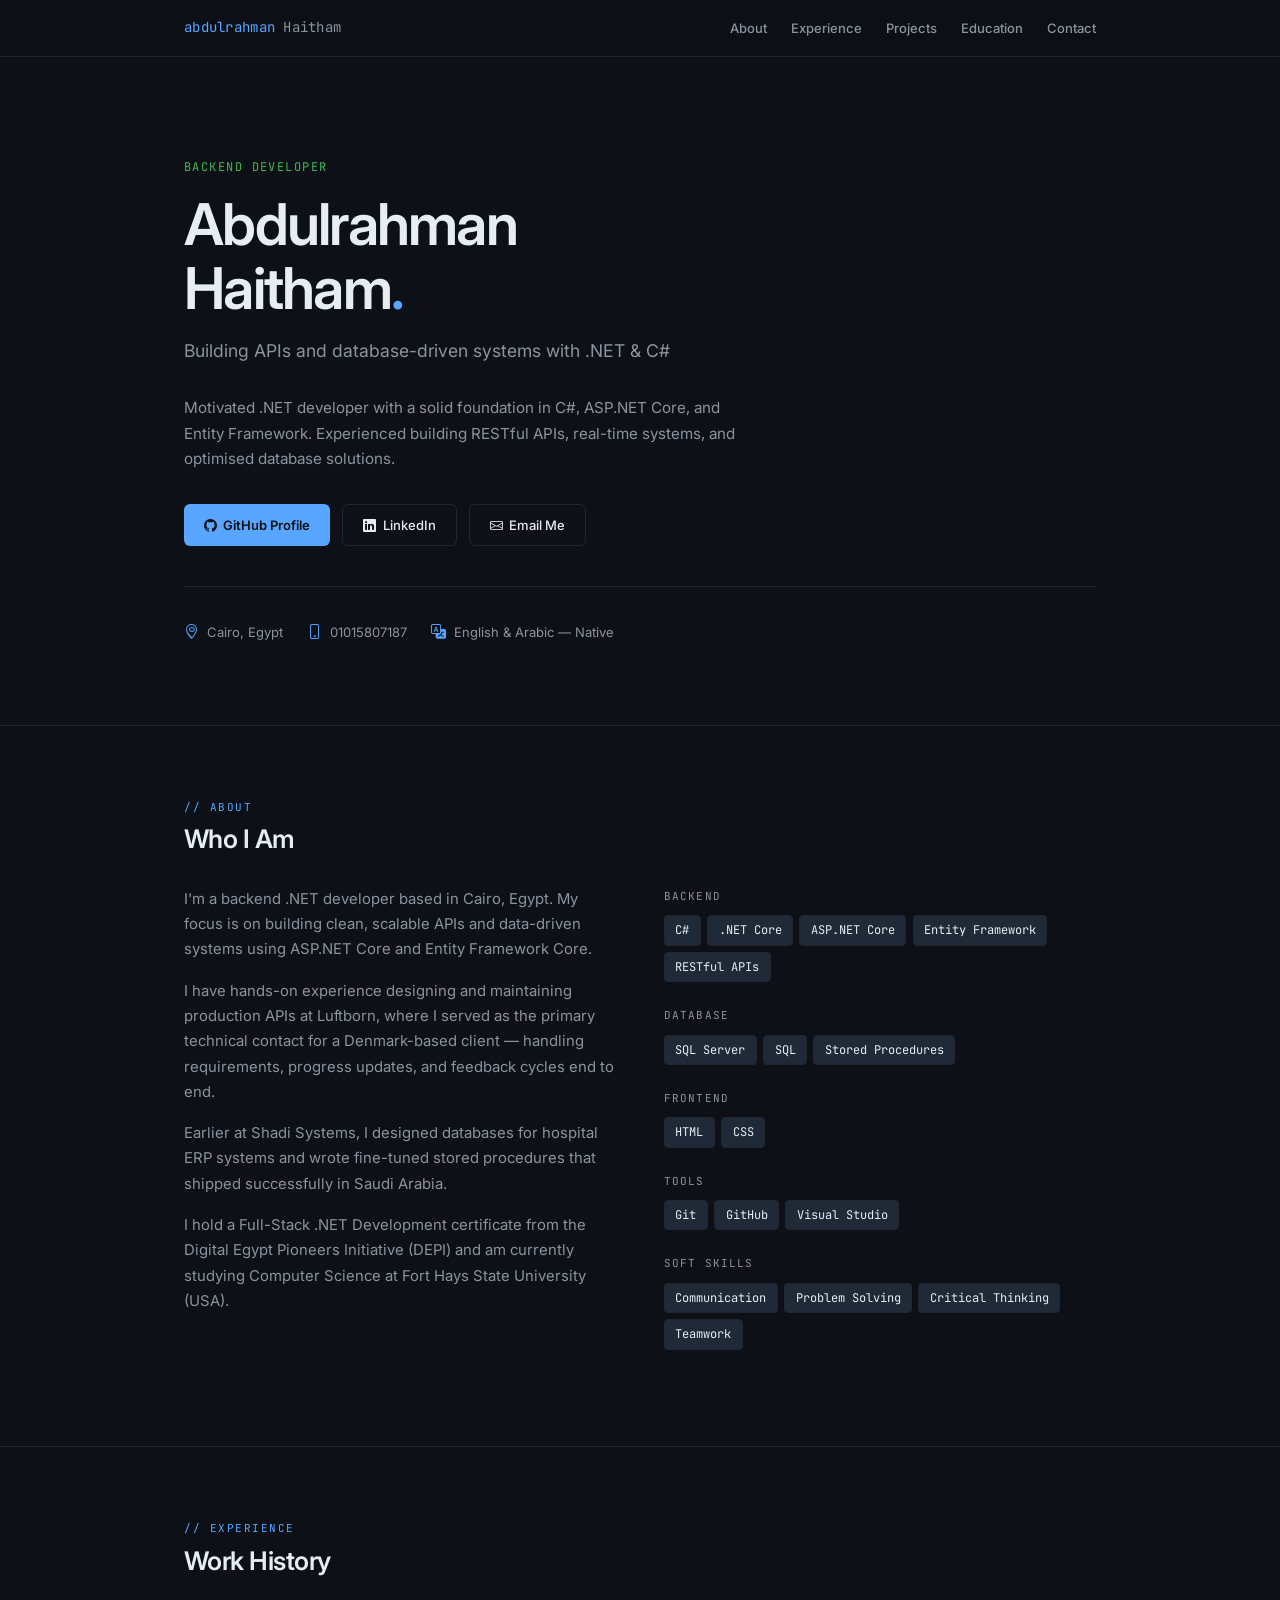
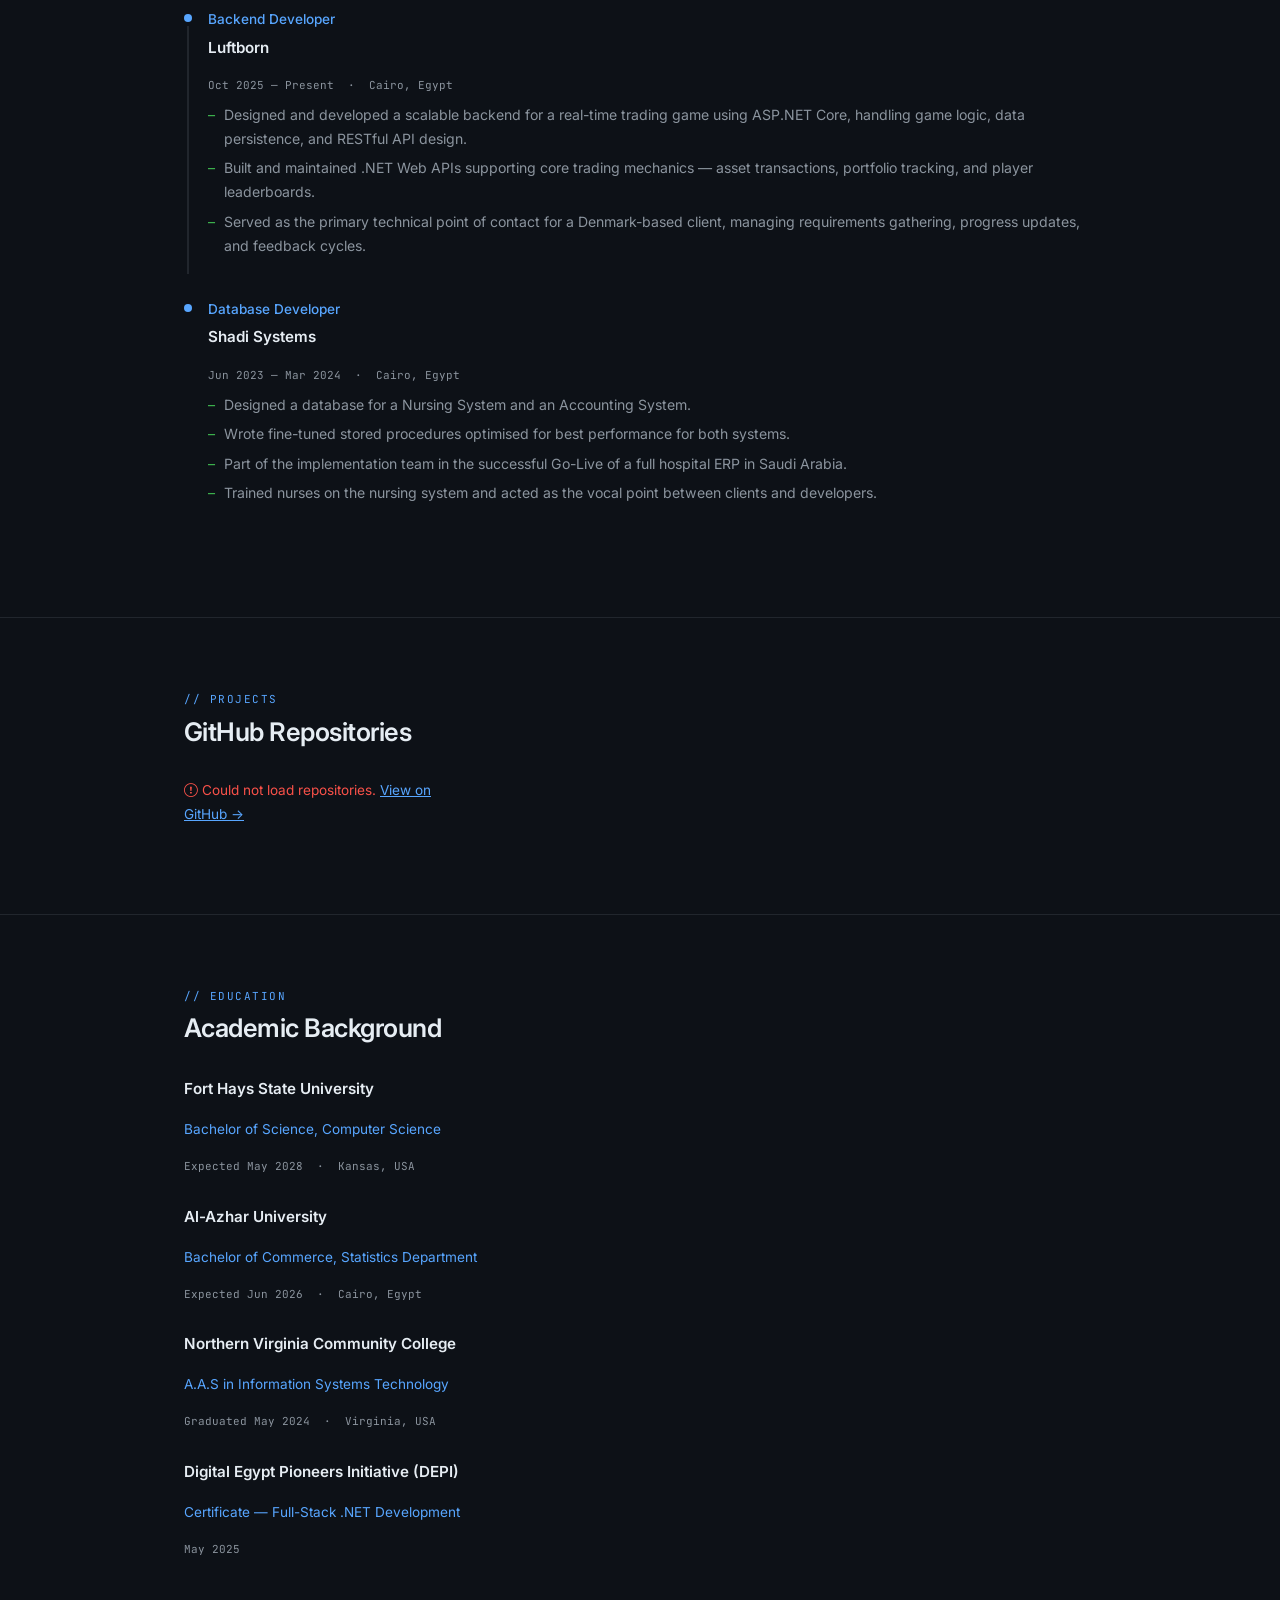
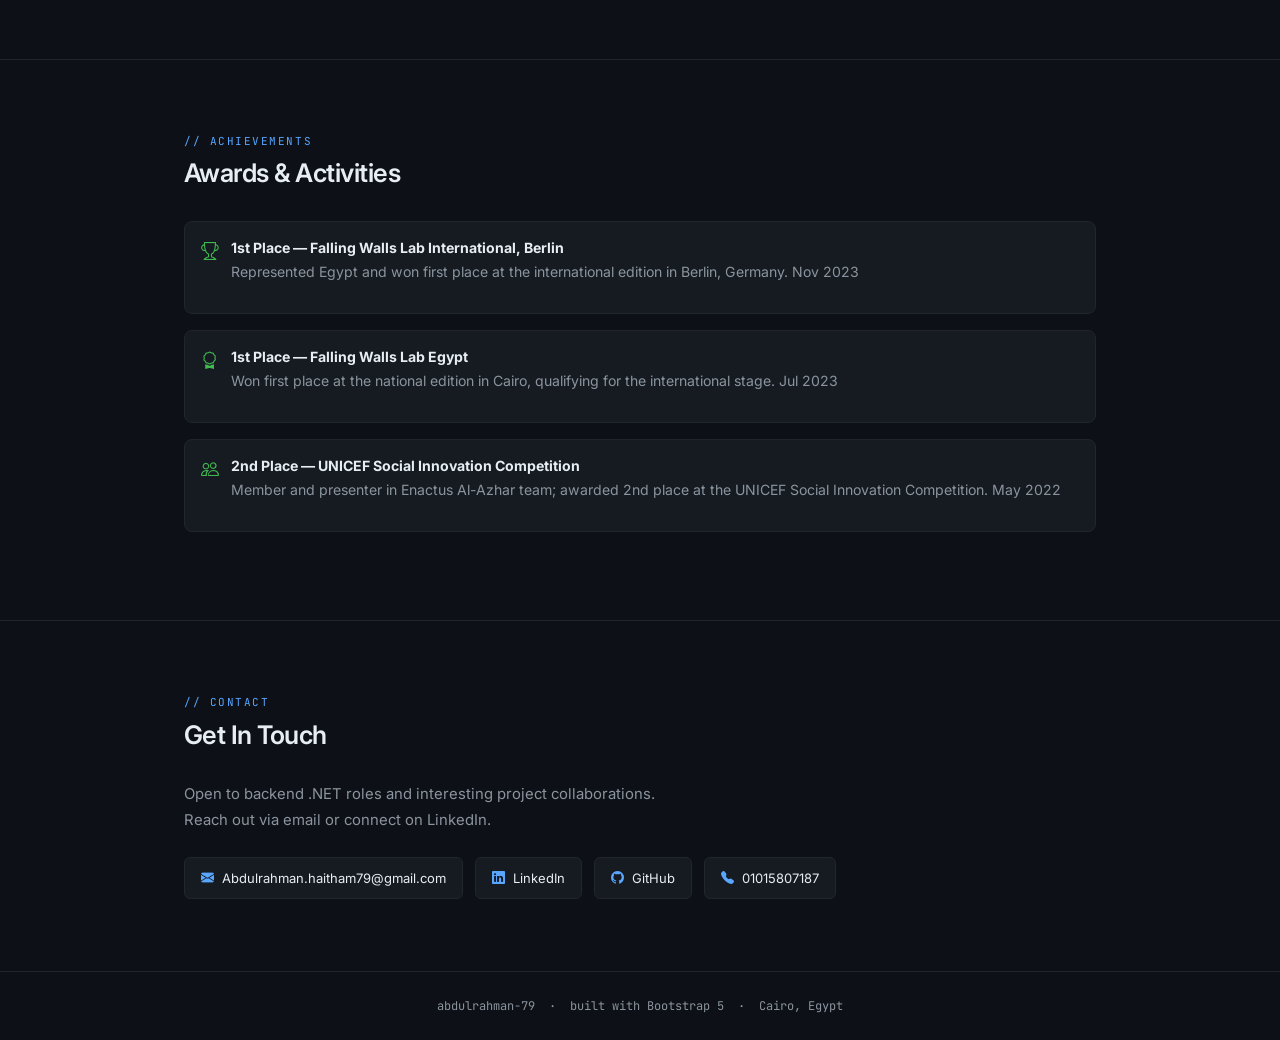
==== index.html @ a3a933ea "final" ====
<!DOCTYPE html>
<html lang="en">
<head>
  <meta charset="UTF-8" />
  <meta name="viewport" content="width=device-width, initial-scale=1.0" />
  <title>Abdulrahman Haitham — Backend .NET Developer</title>

  <!-- Bootstrap 5 -->
  <link href="https://cdn.jsdelivr.net/npm/bootstrap@5.3.3/dist/css/bootstrap.min.css" rel="stylesheet" />
  <!-- Bootstrap Icons -->
  <link href="https://cdn.jsdelivr.net/npm/bootstrap-icons@1.11.3/font/bootstrap-icons.min.css" rel="stylesheet" />
  <!-- Google Fonts -->
  <link href="https://fonts.googleapis.com/css2?family=Inter:wght@300;400;500;600&family=JetBrains+Mono:wght@400;600&display=swap" rel="stylesheet" />

  <style>
    :root {
      --bg:       #0d1117;
      --surface:  #161b22;
      --border:   #21262d;
      --accent:   #58a6ff;
      --accent2:  #3fb950;
      --text:     #e6edf3;
      --muted:    #8b949e;
      --tag-bg:   #1f2937;
    }

    * { box-sizing: border-box; }

    body {
      background: var(--bg);
      color: var(--text);
      font-family: 'Inter', sans-serif;
      font-size: 15px;
      line-height: 1.7;
      margin: 0;
    }

    /* ── NAV ── */
    nav {
      position: sticky;
      top: 0;
      z-index: 100;
      background: rgba(13,17,23,0.92);
      backdrop-filter: blur(8px);
      border-bottom: 1px solid var(--border);
    }
    .nav-inner {
      max-width: 960px;
      margin: 0 auto;
      padding: 0 1.5rem;
      height: 56px;
      display: flex;
      align-items: center;
      justify-content: space-between;
    }
    .nav-brand {
      font-family: 'JetBrains Mono', monospace;
      font-size: 14px;
      color: var(--accent);
      text-decoration: none;
      letter-spacing: 0.02em;
    }
    .nav-brand span { color: var(--muted); }
    .nav-links { display: flex; gap: 1.5rem; list-style: none; margin: 0; padding: 0; }
    .nav-links a {
      color: var(--muted);
      text-decoration: none;
      font-size: 13px;
      font-weight: 500;
      transition: color .2s;
    }
    .nav-links a:hover { color: var(--text); }

    /* ── SECTIONS ── */
    section { padding: 72px 0; }
    .container-narrow { max-width: 960px; margin: 0 auto; padding: 0 1.5rem; }

    /* ── HERO ── */
    #hero {
      padding: 100px 0 80px;
      border-bottom: 1px solid var(--border);
    }
    .eyebrow {
      font-family: 'JetBrains Mono', monospace;
      font-size: 12px;
      color: var(--accent2);
      letter-spacing: 0.12em;
      text-transform: uppercase;
      margin-bottom: 1rem;
    }
    .hero-name {
      font-size: clamp(2.2rem, 5vw, 3.6rem);
      font-weight: 600;
      line-height: 1.1;
      letter-spacing: -0.03em;
      margin-bottom: 1rem;
    }
    .hero-name .dot { color: var(--accent); }
    .hero-role {
      font-size: 1.1rem;
      color: var(--muted);
      margin-bottom: 1.8rem;
      font-weight: 400;
    }
    .hero-summary {
      max-width: 560px;
      color: var(--muted);
      font-size: 0.95rem;
      margin-bottom: 2rem;
    }
    .hero-ctas { display: flex; gap: .75rem; flex-wrap: wrap; }
    .btn-primary-custom {
      background: var(--accent);
      color: #0d1117;
      border: none;
      padding: .55rem 1.25rem;
      border-radius: 6px;
      font-size: 13px;
      font-weight: 600;
      text-decoration: none;
      transition: opacity .2s;
      display: inline-flex; align-items: center; gap: .4rem;
    }
    .btn-primary-custom:hover { opacity: .85; color: #0d1117; }
    .btn-ghost {
      background: transparent;
      color: var(--text);
      border: 1px solid var(--border);
      padding: .55rem 1.25rem;
      border-radius: 6px;
      font-size: 13px;
      font-weight: 500;
      text-decoration: none;
      transition: border-color .2s;
      display: inline-flex; align-items: center; gap: .4rem;
    }
    .btn-ghost:hover { border-color: var(--muted); color: var(--text); }
    .hero-meta {
      display: flex; gap: 1.5rem; flex-wrap: wrap;
      margin-top: 2.5rem;
      padding-top: 2rem;
      border-top: 1px solid var(--border);
    }
    .hero-meta-item {
      display: flex; align-items: center; gap: .5rem;
      font-size: 13px; color: var(--muted);
    }
    .hero-meta-item i { color: var(--accent); font-size: 15px; }

    /* ── SECTION TITLES ── */
    .section-label {
      font-family: 'JetBrains Mono', monospace;
      font-size: 11px;
      letter-spacing: .14em;
      text-transform: uppercase;
      color: var(--accent);
      margin-bottom: .5rem;
    }
    .section-title {
      font-size: 1.6rem;
      font-weight: 600;
      letter-spacing: -.02em;
      margin-bottom: 2rem;
    }

    /* ── ABOUT ── */
    #about { border-bottom: 1px solid var(--border); }
    .about-grid {
      display: grid;
      grid-template-columns: 1fr 1fr;
      gap: 3rem;
      align-items: start;
    }
    @media (max-width: 700px) { .about-grid { grid-template-columns: 1fr; gap: 2rem; } }
    .about-text p { color: var(--muted); font-size: .93rem; margin-bottom: 1rem; }

    /* ── SKILLS ── */
    .skill-group { margin-bottom: 1.5rem; }
    .skill-group-label {
      font-size: 11px;
      font-family: 'JetBrains Mono', monospace;
      color: var(--muted);
      text-transform: uppercase;
      letter-spacing: .1em;
      margin-bottom: .6rem;
    }
    .skill-tags { display: flex; flex-wrap: wrap; gap: .4rem; }
    .skill-tag {
      background: var(--tag-bg);
      color: var(--text);
      font-size: 12px;
      padding: .25rem .65rem;
      border-radius: 4px;
      border: 1px solid var(--border);
      font-family: 'JetBrains Mono', monospace;
    }

    /* ── EXPERIENCE ── */
    #experience { border-bottom: 1px solid var(--border); }
    .exp-item {
      position: relative;
      padding-left: 1.5rem;
      margin-bottom: 2.5rem;
    }
    .exp-item::before {
      content: '';
      position: absolute;
      left: 0;
      top: 6px;
      width: 8px; height: 8px;
      border-radius: 50%;
      background: var(--accent);
    }
    .exp-item::after {
      content: '';
      position: absolute;
      left: 3px;
      top: 18px;
      width: 2px;
      bottom: -16px;
      background: var(--border);
    }
    .exp-item:last-child::after { display: none; }
    .exp-company {
      font-weight: 600;
      font-size: .95rem;
      color: var(--text);
    }
    .exp-role {
      font-size: .85rem;
      color: var(--accent);
      font-weight: 500;
      margin-bottom: .2rem;
    }
    .exp-period {
      font-size: 11px;
      color: var(--muted);
      font-family: 'JetBrains Mono', monospace;
      margin-bottom: .5rem;
    }
    .exp-bullets { list-style: none; padding: 0; margin: 0; }
    .exp-bullets li {
      font-size: .88rem;
      color: var(--muted);
      padding-left: 1rem;
      position: relative;
      margin-bottom: .35rem;
    }
    .exp-bullets li::before {
      content: '–';
      position: absolute;
      left: 0;
      color: var(--accent2);
    }

    /* ── PROJECTS ── */
    #projects { border-bottom: 1px solid var(--border); }
    .projects-grid {
      display: grid;
      grid-template-columns: repeat(auto-fill, minmax(280px, 1fr));
      gap: 1rem;
    }
    .project-card {
      background: var(--surface);
      border: 1px solid var(--border);
      border-radius: 8px;
      padding: 1.25rem;
      display: flex;
      flex-direction: column;
      gap: .6rem;
      transition: border-color .2s, transform .2s;
      text-decoration: none;
    }
    .project-card:hover {
      border-color: var(--accent);
      transform: translateY(-2px);
    }
    .project-card-header {
      display: flex;
      align-items: flex-start;
      justify-content: space-between;
      gap: .5rem;
    }
    .project-name {
      font-weight: 600;
      font-size: .9rem;
      color: var(--accent);
      font-family: 'JetBrains Mono', monospace;
    }
    .project-icon { color: var(--muted); font-size: 1rem; flex-shrink: 0; }
    .project-desc {
      font-size: .83rem;
      color: var(--muted);
      flex: 1;
    }
    .project-footer {
      display: flex;
      align-items: center;
      justify-content: space-between;
      margin-top: auto;
    }
    .lang-dot {
      display: inline-block;
      width: 10px; height: 10px;
      border-radius: 50%;
      margin-right: .35rem;
    }
    .lang-label { font-size: 11px; color: var(--muted); }
    .project-stars { font-size: 11px; color: var(--muted); display: flex; align-items: center; gap: .25rem; }
    .loading-msg { color: var(--muted); font-size: .9rem; }
    .error-msg { color: #f85149; font-size: .85rem; }

    /* ── EDUCATION ── */
    #education { border-bottom: 1px solid var(--border); }
    .edu-item { margin-bottom: 1.75rem; }
    .edu-school { font-weight: 600; font-size: .95rem; }
    .edu-degree { font-size: .85rem; color: var(--accent); }
    .edu-period { font-size: 11px; color: var(--muted); font-family: 'JetBrains Mono', monospace; }

    /* ── ACHIEVEMENTS ── */
    #achievements { border-bottom: 1px solid var(--border); }
    .achievement-item {
      display: flex; align-items: flex-start; gap: .75rem;
      margin-bottom: 1rem;
      padding: .85rem 1rem;
      background: var(--surface);
      border: 1px solid var(--border);
      border-radius: 8px;
    }
    .achievement-icon { color: var(--accent2); font-size: 1.1rem; flex-shrink: 0; margin-top: .1rem; }
    .achievement-text { font-size: .88rem; color: var(--muted); }

    /* ── CONTACT ── */
    #contact { padding: 72px 0; }
    .contact-links { display: flex; flex-wrap: wrap; gap: .75rem; margin-top: 1.5rem; }
    .contact-link {
      display: inline-flex; align-items: center; gap: .5rem;
      background: var(--surface);
      border: 1px solid var(--border);
      color: var(--text);
      text-decoration: none;
      font-size: 13px;
      padding: .55rem 1rem;
      border-radius: 6px;
      transition: border-color .2s;
    }
    .contact-link:hover { border-color: var(--accent); color: var(--text); }
    .contact-link i { color: var(--accent); }

    /* ── FOOTER ── */
    footer {
      border-top: 1px solid var(--border);
      padding: 1.5rem;
      text-align: center;
      font-size: 12px;
      color: var(--muted);
      font-family: 'JetBrains Mono', monospace;
    }

    /* ── LANG COLORS ── */
    .lang-csharp    { background: #178600; }
    .lang-js        { background: #f1e05a; }
    .lang-ts        { background: #3178c6; }
    .lang-python    { background: #3572A5; }
    .lang-html      { background: #e34c26; }
    .lang-css       { background: #563d7c; }
    .lang-java      { background: #b07219; }
    .lang-go        { background: #00ADD8; }
    .lang-other     { background: #8b949e; }
  </style>
</head>
<body>

<!-- ══ NAV ══ -->
<nav>
  <div class="nav-inner">
    <a class="nav-brand" href="#hero">abdulrahman<span> Haitham</span></a>
    <ul class="nav-links">
      <li><a href="#about">About</a></li>
      <li><a href="#experience">Experience</a></li>
      <li><a href="#projects">Projects</a></li>
      <li><a href="#education">Education</a></li>
      <li><a href="#contact">Contact</a></li>
    </ul>
  </div>
</nav>

<!-- ══ HERO ══ -->
<section id="hero">
  <div class="container-narrow">
    <p class="eyebrow">Backend Developer</p>
    <h1 class="hero-name">Abdulrahman<br>Haitham<span class="dot">.</span></h1>
    <p class="hero-role">Building APIs and database-driven systems with .NET &amp; C#</p>
    <p class="hero-summary">
      Motivated .NET developer with a solid foundation in C#, ASP.NET Core, and Entity Framework.
      Experienced building RESTful APIs, real-time systems, and optimised database solutions.
    </p>
    <div class="hero-ctas">
      <a href="https://github.com/abdulrahman-79" target="_blank" class="btn-primary-custom">
        <i class="bi bi-github"></i> GitHub Profile
      </a>
      <a href="https://www.linkedin.com/in/abdulrahman-haitham/" target="_blank" class="btn-ghost">
        <i class="bi bi-linkedin"></i> LinkedIn
      </a>
      <a href="mailto:Abdulrahman.haitham79@gmail.com" class="btn-ghost">
        <i class="bi bi-envelope"></i> Email Me
      </a>
    </div>
    <div class="hero-meta">
      <span class="hero-meta-item"><i class="bi bi-geo-alt"></i> Cairo, Egypt</span>
      <span class="hero-meta-item"><i class="bi bi-phone"></i> 01015807187</span>
      <span class="hero-meta-item"><i class="bi bi-translate"></i> English &amp; Arabic — Native</span>
    </div>
  </div>
</section>

<!-- ══ ABOUT ══ -->
<section id="about">
  <div class="container-narrow">
    <p class="section-label">// about</p>
    <h2 class="section-title">Who I Am</h2>
    <div class="about-grid">
      <div class="about-text">
        <p>
          I'm a backend .NET developer based in Cairo, Egypt. My focus is on building clean, scalable APIs and
          data-driven systems using ASP.NET Core and Entity Framework Core.
        </p>
        <p>
          I have hands-on experience designing and maintaining production APIs at Luftborn, where I served as
          the primary technical contact for a Denmark-based client — handling requirements, progress updates, and
          feedback cycles end to end.
        </p>
        <p>
          Earlier at Shadi Systems, I designed databases for hospital ERP systems and wrote fine-tuned stored
          procedures that shipped successfully in Saudi Arabia.
        </p>
        <p>
          I hold a Full-Stack .NET Development certificate from the Digital Egypt Pioneers Initiative (DEPI)
          and am currently studying Computer Science at Fort Hays State University (USA).
        </p>
      </div>
      <div>
        <div class="skill-group">
          <p class="skill-group-label">Backend</p>
          <div class="skill-tags">
            <span class="skill-tag">C#</span>
            <span class="skill-tag">.NET Core</span>
            <span class="skill-tag">ASP.NET Core</span>
            <span class="skill-tag">Entity Framework</span>
            <span class="skill-tag">RESTful APIs</span>
          </div>
        </div>
        <div class="skill-group">
          <p class="skill-group-label">Database</p>
          <div class="skill-tags">
            <span class="skill-tag">SQL Server</span>
            <span class="skill-tag">SQL</span>
            <span class="skill-tag">Stored Procedures</span>
          </div>
        </div>
        <div class="skill-group">
          <p class="skill-group-label">Frontend</p>
          <div class="skill-tags">
            <span class="skill-tag">HTML</span>
            <span class="skill-tag">CSS</span>
          </div>
        </div>
        <div class="skill-group">
          <p class="skill-group-label">Tools</p>
          <div class="skill-tags">
            <span class="skill-tag">Git</span>
            <span class="skill-tag">GitHub</span>
            <span class="skill-tag">Visual Studio</span>
          </div>
        </div>
        <div class="skill-group">
          <p class="skill-group-label">Soft Skills</p>
          <div class="skill-tags">
            <span class="skill-tag">Communication</span>
            <span class="skill-tag">Problem Solving</span>
            <span class="skill-tag">Critical Thinking</span>
            <span class="skill-tag">Teamwork</span>
          </div>
        </div>
      </div>
    </div>
  </div>
</section>

<!-- ══ EXPERIENCE ══ -->
<section id="experience">
  <div class="container-narrow">
    <p class="section-label">// experience</p>
    <h2 class="section-title">Work History</h2>

    <div class="exp-item">
      <p class="exp-role">Backend Developer</p>
      <p class="exp-company">Luftborn</p>
      <p class="exp-period">Oct 2025 — Present &nbsp;·&nbsp; Cairo, Egypt</p>
      <ul class="exp-bullets">
        <li>Designed and developed a scalable backend for a real-time trading game using ASP.NET Core, handling game logic, data persistence, and RESTful API design.</li>
        <li>Built and maintained .NET Web APIs supporting core trading mechanics — asset transactions, portfolio tracking, and player leaderboards.</li>
        <li>Served as the primary technical point of contact for a Denmark-based client, managing requirements gathering, progress updates, and feedback cycles.</li>
      </ul>
    </div>

    <div class="exp-item">
      <p class="exp-role">Database Developer</p>
      <p class="exp-company">Shadi Systems</p>
      <p class="exp-period">Jun 2023 — Mar 2024 &nbsp;·&nbsp; Cairo, Egypt</p>
      <ul class="exp-bullets">
        <li>Designed a database for a Nursing System and an Accounting System.</li>
        <li>Wrote fine-tuned stored procedures optimised for best performance for both systems.</li>
        <li>Part of the implementation team in the successful Go-Live of a full hospital ERP in Saudi Arabia.</li>
        <li>Trained nurses on the nursing system and acted as the vocal point between clients and developers.</li>
      </ul>
    </div>
  </div>
</section>

<!-- ══ PROJECTS ══ -->
<section id="projects">
  <div class="container-narrow">
    <p class="section-label">// projects</p>
    <h2 class="section-title">GitHub Repositories</h2>
    <div id="projects-grid" class="projects-grid">
      <p class="loading-msg"><i class="bi bi-arrow-repeat"></i> Loading repositories…</p>
    </div>
  </div>
</section>

<!-- ══ EDUCATION ══ -->
<section id="education">
  <div class="container-narrow">
    <p class="section-label">// education</p>
    <h2 class="section-title">Academic Background</h2>

    <div class="edu-item">
      <p class="edu-school">Fort Hays State University</p>
      <p class="edu-degree">Bachelor of Science, Computer Science</p>
      <p class="edu-period">Expected May 2028 &nbsp;·&nbsp; Kansas, USA</p>
    </div>

    <div class="edu-item">
      <p class="edu-school">Al-Azhar University</p>
      <p class="edu-degree">Bachelor of Commerce, Statistics Department</p>
      <p class="edu-period">Expected Jun 2026 &nbsp;·&nbsp; Cairo, Egypt</p>
    </div>

    <div class="edu-item">
      <p class="edu-school">Northern Virginia Community College</p>
      <p class="edu-degree">A.A.S in Information Systems Technology</p>
      <p class="edu-period">Graduated May 2024 &nbsp;·&nbsp; Virginia, USA</p>
    </div>

    <div class="edu-item">
      <p class="edu-school">Digital Egypt Pioneers Initiative (DEPI)</p>
      <p class="edu-degree">Certificate — Full-Stack .NET Development</p>
      <p class="edu-period">May 2025</p>
    </div>
  </div>
</section>

<!-- ══ ACHIEVEMENTS ══ -->
<section id="achievements">
  <div class="container-narrow">
    <p class="section-label">// achievements</p>
    <h2 class="section-title">Awards &amp; Activities</h2>

    <div class="achievement-item">
      <i class="bi bi-trophy achievement-icon"></i>
      <p class="achievement-text">
        <strong style="color:var(--text)">1st Place — Falling Walls Lab International, Berlin</strong><br>
        Represented Egypt and won first place at the international edition in Berlin, Germany. Nov 2023
      </p>
    </div>

    <div class="achievement-item">
      <i class="bi bi-award achievement-icon"></i>
      <p class="achievement-text">
        <strong style="color:var(--text)">1st Place — Falling Walls Lab Egypt</strong><br>
        Won first place at the national edition in Cairo, qualifying for the international stage. Jul 2023
      </p>
    </div>

    <div class="achievement-item">
      <i class="bi bi-people achievement-icon"></i>
      <p class="achievement-text">
        <strong style="color:var(--text)">2nd Place — UNICEF Social Innovation Competition</strong><br>
        Member and presenter in Enactus Al-Azhar team; awarded 2nd place at the UNICEF Social Innovation Competition. May 2022
      </p>
    </div>
  </div>
</section>

<!-- ══ CONTACT ══ -->
<section id="contact">
  <div class="container-narrow">
    <p class="section-label">// contact</p>
    <h2 class="section-title">Get In Touch</h2>
    <p style="color:var(--muted); font-size:.93rem; max-width:480px;">
      Open to backend .NET roles and interesting project collaborations.
      Reach out via email or connect on LinkedIn.
    </p>
    <div class="contact-links">
      <a href="mailto:Abdulrahman.haitham79@gmail.com" class="contact-link">
        <i class="bi bi-envelope-fill"></i> Abdulrahman.haitham79@gmail.com
      </a>
      <a href="https://www.linkedin.com/in/abdulrahman-haitham/" target="_blank" class="contact-link">
        <i class="bi bi-linkedin"></i> LinkedIn
      </a>
      <a href="https://github.com/abdulrahman-79" target="_blank" class="contact-link">
        <i class="bi bi-github"></i> GitHub
      </a>
      <a href="tel:01015807187" class="contact-link">
        <i class="bi bi-telephone-fill"></i> 01015807187
      </a>
    </div>
  </div>
</section>

<!-- ══ FOOTER ══ -->
<footer>
  <span>abdulrahman-79 &nbsp;·&nbsp; built with Bootstrap 5 &nbsp;·&nbsp; Cairo, Egypt</span>
</footer>

<!-- Bootstrap JS -->
<script src="https://cdn.jsdelivr.net/npm/bootstrap@5.3.3/dist/js/bootstrap.bundle.min.js"></script>

<script>
  // ── Language colour map ──
  const langColors = {
    'C#':         { cls: 'lang-csharp',  hex: '#178600' },
    'JavaScript': { cls: 'lang-js',      hex: '#f1e05a' },
    'TypeScript': { cls: 'lang-ts',      hex: '#3178c6' },
    'Python':     { cls: 'lang-python',  hex: '#3572A5' },
    'HTML':       { cls: 'lang-html',    hex: '#e34c26' },
    'CSS':        { cls: 'lang-css',     hex: '#563d7c' },
    'Java':       { cls: 'lang-java',    hex: '#b07219' },
    'Go':         { cls: 'lang-go',      hex: '#00ADD8' },
  };

  function getLangDot(lang) {
    if (!lang) return '';
    const info = langColors[lang] || { cls: 'lang-other', hex: '#8b949e' };
    return `<span class="lang-dot ${info.cls}" style="background:${info.hex}"></span>
            <span class="lang-label">${lang}</span>`;
  }

  // ── Description fallback map ──
  const descFallbacks = {
    'EFPersonApp': 'A C# demo project practising Entity Framework Core CRUD operations with a Person entity and DbContext.',
    'BestStoreApi': 'RESTful API for a store management system built with ASP.NET Core and Entity Framework. Supports full CRUD operations for products with a SQL Server backend.',
    'DapperStudentApp': 'Dapper Student App is a lightweight ASP.NET application that demonstrates CRUD operations for managing student records using Dapper and SQL Server. The project showcases high-performance data access, clean repository-based architecture, and efficient database interaction with a micro-ORM.',
    'Bulky': 'Bulky is a full-stack ASP.NET Core MVC e-commerce application for online book sales. It features secure authentication, role-based authorization, product and order management, shopping cart functionality, online payment integration, and a clean N-Tier architecture using the Repository and Unit of Work patterns for maintainable, scalable code.'
  };

  function cardDesc(repo) {
    if (repo.description) return repo.description;
    return descFallbacks[repo.name] || 'No description provided.';
  }

  // ── Fetch repos from GitHub API ──
  async function loadRepos() {
    const grid = document.getElementById('projects-grid');
    try {
      const res = await fetch('https://api.github.com/users/abdulrahman-79/repos?sort=updated&per_page=30&type=public');
      if (!res.ok) throw new Error(`GitHub API error: ${res.status}`);
      const repos = await res.json();

      // Filter out forked repos (optional — remove the filter to show forks too)
      const ownRepos = repos.filter(r => !r.fork);

      if (ownRepos.length === 0) {
        grid.innerHTML = '<p class="error-msg">No public repositories found.</p>';
        return;
      }

      grid.innerHTML = ownRepos.map(repo => console.log(repo.name) || `
        <a href="${repo.html_url}" target="_blank" class="project-card">
          <div class="project-card-header">
            <span class="project-name">${repo.name}</span>
            <i class="bi bi-github project-icon"></i>
          </div>
          <p class="project-desc">${cardDesc(repo)}</p>
          <div class="project-footer">
            <div class="lang-info">${getLangDot(repo.language)}</div>
            <div class="project-stars"><i class="bi bi-star-fill"></i> ${repo.stargazers_count}</div>
          </div>
        </a>
      `
      ).join('');
    } catch (err) {
      grid.innerHTML = `<p class="error-msg"><i class="bi bi-exclamation-circle me-1"></i>Could not load repositories. <a href="https://github.com/abdulrahman-79?tab=repositories" target="_blank" style="color:var(--accent)">View on GitHub →</a></p>`;
      console.error(err);
    }
  }

  loadRepos();
</script>
</body>
</html>
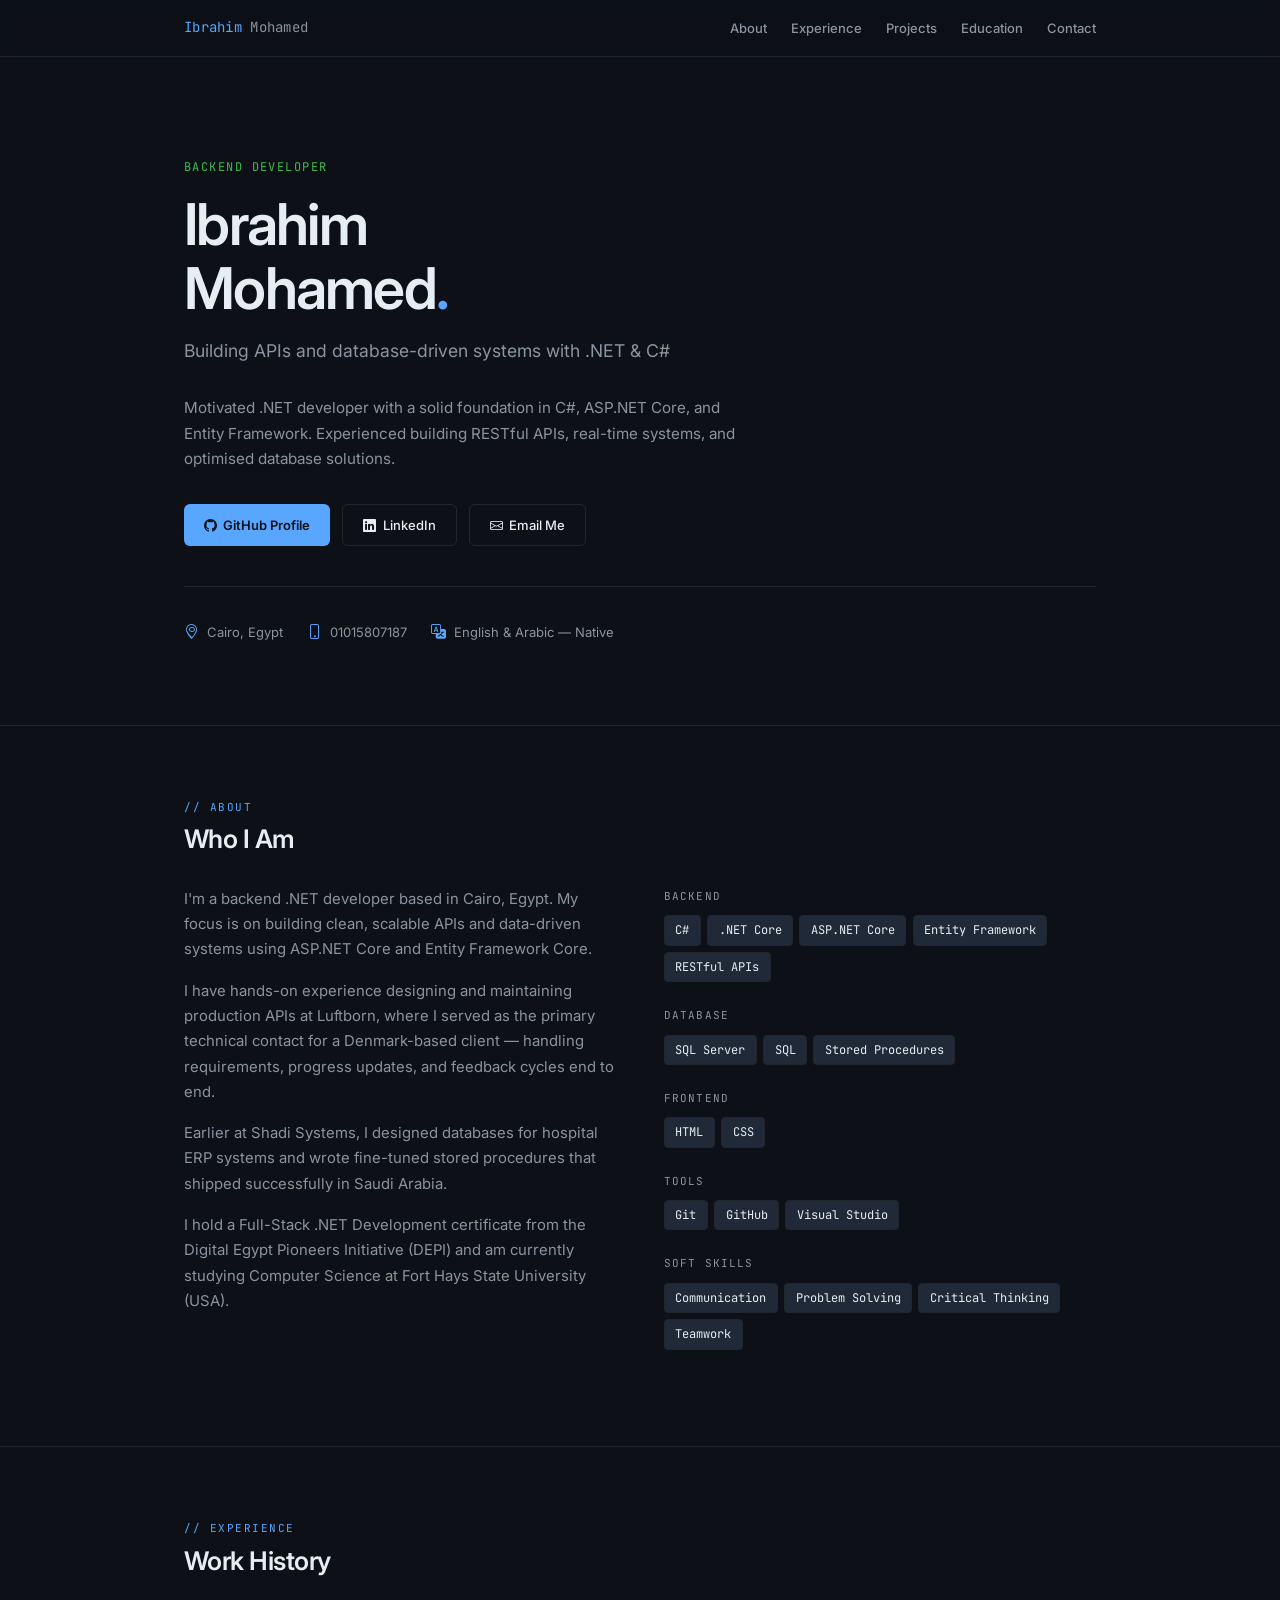
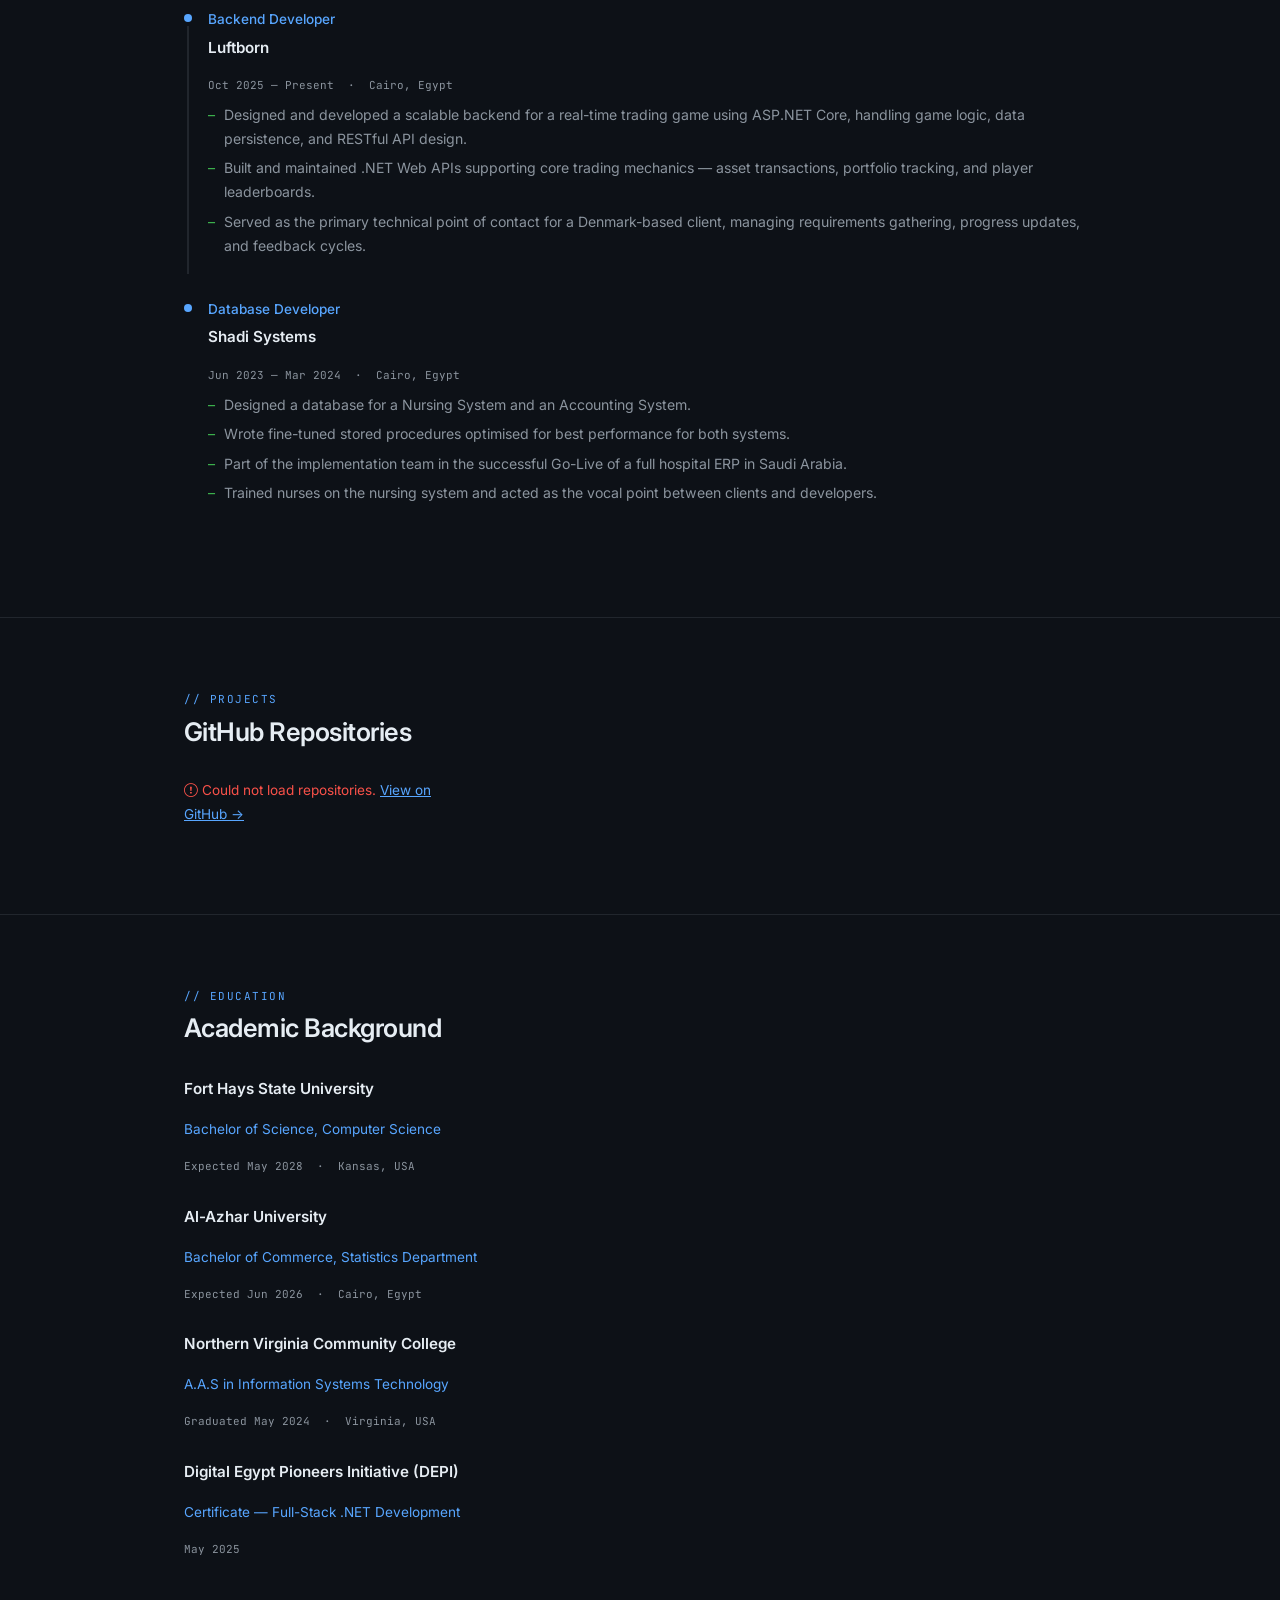
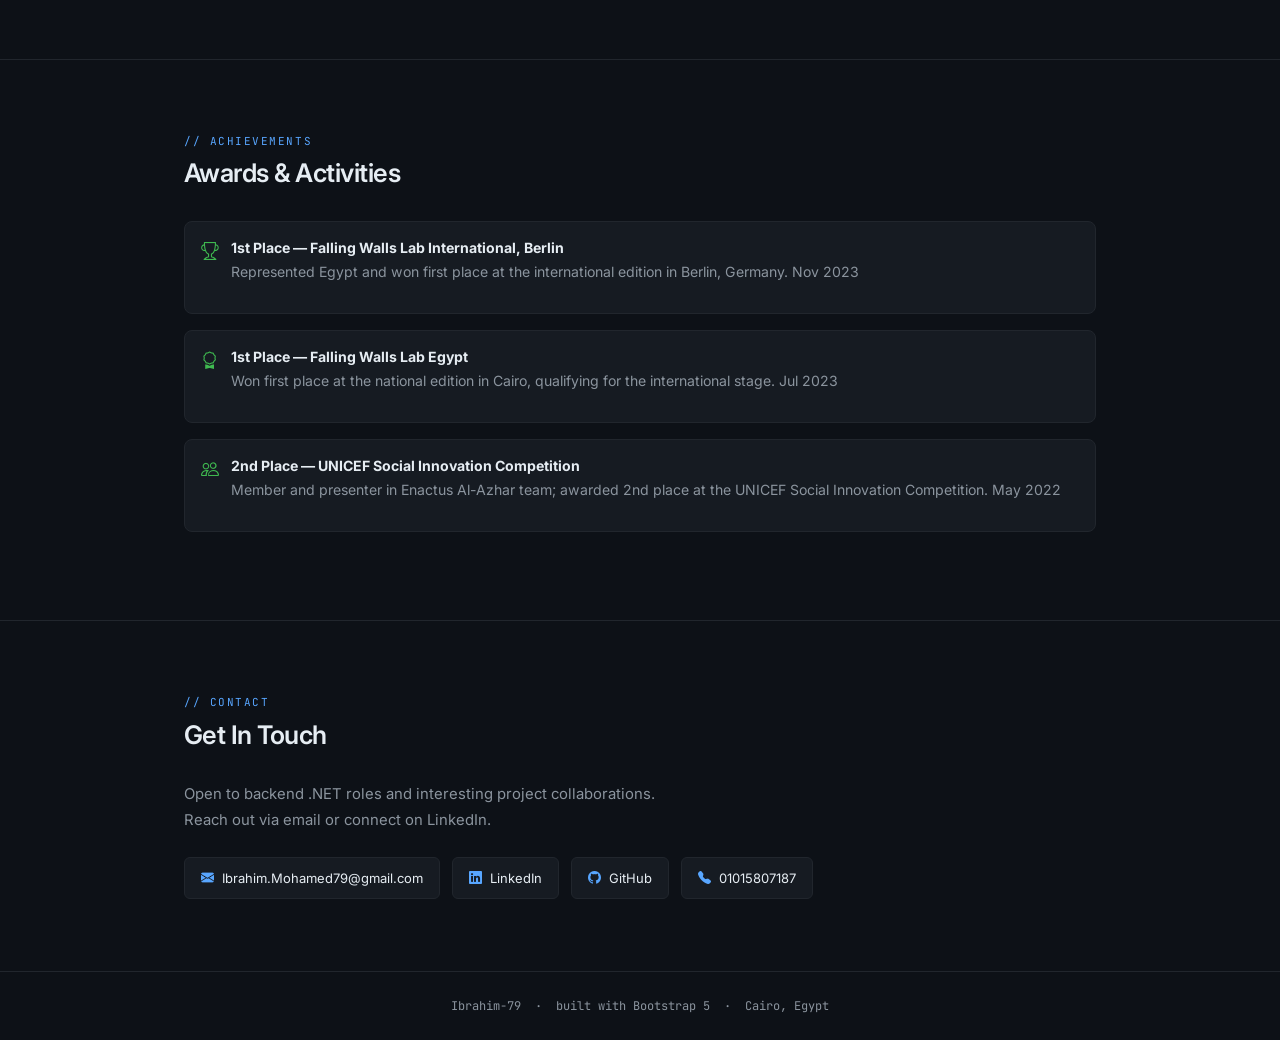
==== commit 74df223e: "Update personal information" ====
--- a/index.html
+++ b/index.html
@@ -3,7 +3,7 @@
 <head>
   <meta charset="UTF-8" />
   <meta name="viewport" content="width=device-width, initial-scale=1.0" />
-  <title>Abdulrahman Haitham — Backend .NET Developer</title>
+  <title>Ibrahim Mohamed — Backend .NET Developer</title>
 
   <!-- Bootstrap 5 -->
   <link href="https://cdn.jsdelivr.net/npm/bootstrap@5.3.3/dist/css/bootstrap.min.css" rel="stylesheet" />
@@ -374,7 +374,7 @@
 <!-- ══ NAV ══ -->
 <nav>
   <div class="nav-inner">
-    <a class="nav-brand" href="#hero">abdulrahman<span> Haitham</span></a>
+    <a class="nav-brand" href="#hero">Ibrahim<span> Mohamed</span></a>
     <ul class="nav-links">
       <li><a href="#about">About</a></li>
       <li><a href="#experience">Experience</a></li>
@@ -389,20 +389,20 @@
 <section id="hero">
   <div class="container-narrow">
     <p class="eyebrow">Backend Developer</p>
-    <h1 class="hero-name">Abdulrahman<br>Haitham<span class="dot">.</span></h1>
+    <h1 class="hero-name">Ibrahim<br>Mohamed<span class="dot">.</span></h1>
     <p class="hero-role">Building APIs and database-driven systems with .NET &amp; C#</p>
     <p class="hero-summary">
       Motivated .NET developer with a solid foundation in C#, ASP.NET Core, and Entity Framework.
       Experienced building RESTful APIs, real-time systems, and optimised database solutions.
     </p>
     <div class="hero-ctas">
-      <a href="https://github.com/abdulrahman-79" target="_blank" class="btn-primary-custom">
+      <a href="https://github.com/Ibrahim-79" target="_blank" class="btn-primary-custom">
         <i class="bi bi-github"></i> GitHub Profile
       </a>
-      <a href="https://www.linkedin.com/in/abdulrahman-haitham/" target="_blank" class="btn-ghost">
+      <a href="https://www.linkedin.com/in/Ibrahim-Mohamed/" target="_blank" class="btn-ghost">
         <i class="bi bi-linkedin"></i> LinkedIn
       </a>
-      <a href="mailto:Abdulrahman.haitham79@gmail.com" class="btn-ghost">
+      <a href="mailto:Ibrahim.Mohamed79@gmail.com" class="btn-ghost">
         <i class="bi bi-envelope"></i> Email Me
       </a>
     </div>
@@ -603,13 +603,13 @@
       Reach out via email or connect on LinkedIn.
     </p>
     <div class="contact-links">
-      <a href="mailto:Abdulrahman.haitham79@gmail.com" class="contact-link">
-        <i class="bi bi-envelope-fill"></i> Abdulrahman.haitham79@gmail.com
+      <a href="mailto:Ibrahim.Mohamed79@gmail.com" class="contact-link">
+        <i class="bi bi-envelope-fill"></i> Ibrahim.Mohamed79@gmail.com
       </a>
-      <a href="https://www.linkedin.com/in/abdulrahman-haitham/" target="_blank" class="contact-link">
+      <a href="https://www.linkedin.com/in/Ibrahim-Mohamed/" target="_blank" class="contact-link">
         <i class="bi bi-linkedin"></i> LinkedIn
       </a>
-      <a href="https://github.com/abdulrahman-79" target="_blank" class="contact-link">
+      <a href="https://github.com/Ibrahim-79" target="_blank" class="contact-link">
         <i class="bi bi-github"></i> GitHub
       </a>
       <a href="tel:01015807187" class="contact-link">
@@ -621,7 +621,7 @@
 
 <!-- ══ FOOTER ══ -->
 <footer>
-  <span>abdulrahman-79 &nbsp;·&nbsp; built with Bootstrap 5 &nbsp;·&nbsp; Cairo, Egypt</span>
+  <span>Ibrahim-79 &nbsp;·&nbsp; built with Bootstrap 5 &nbsp;·&nbsp; Cairo, Egypt</span>
 </footer>
 
 <!-- Bootstrap JS -->
@@ -664,7 +664,7 @@
   async function loadRepos() {
     const grid = document.getElementById('projects-grid');
     try {
-      const res = await fetch('https://api.github.com/users/abdulrahman-79/repos?sort=updated&per_page=30&type=public');
+      const res = await fetch('https://api.github.com/users/Ibrahim-79/repos?sort=updated&per_page=30&type=public');
       if (!res.ok) throw new Error(`GitHub API error: ${res.status}`);
       const repos = await res.json();
 
@@ -691,7 +691,7 @@
       `
       ).join('');
     } catch (err) {
-      grid.innerHTML = `<p class="error-msg"><i class="bi bi-exclamation-circle me-1"></i>Could not load repositories. <a href="https://github.com/abdulrahman-79?tab=repositories" target="_blank" style="color:var(--accent)">View on GitHub →</a></p>`;
+      grid.innerHTML = `<p class="error-msg"><i class="bi bi-exclamation-circle me-1"></i>Could not load repositories. <a href="https://github.com/Ibrahim-79?tab=repositories" target="_blank" style="color:var(--accent)">View on GitHub →</a></p>`;
       console.error(err);
     }
   }
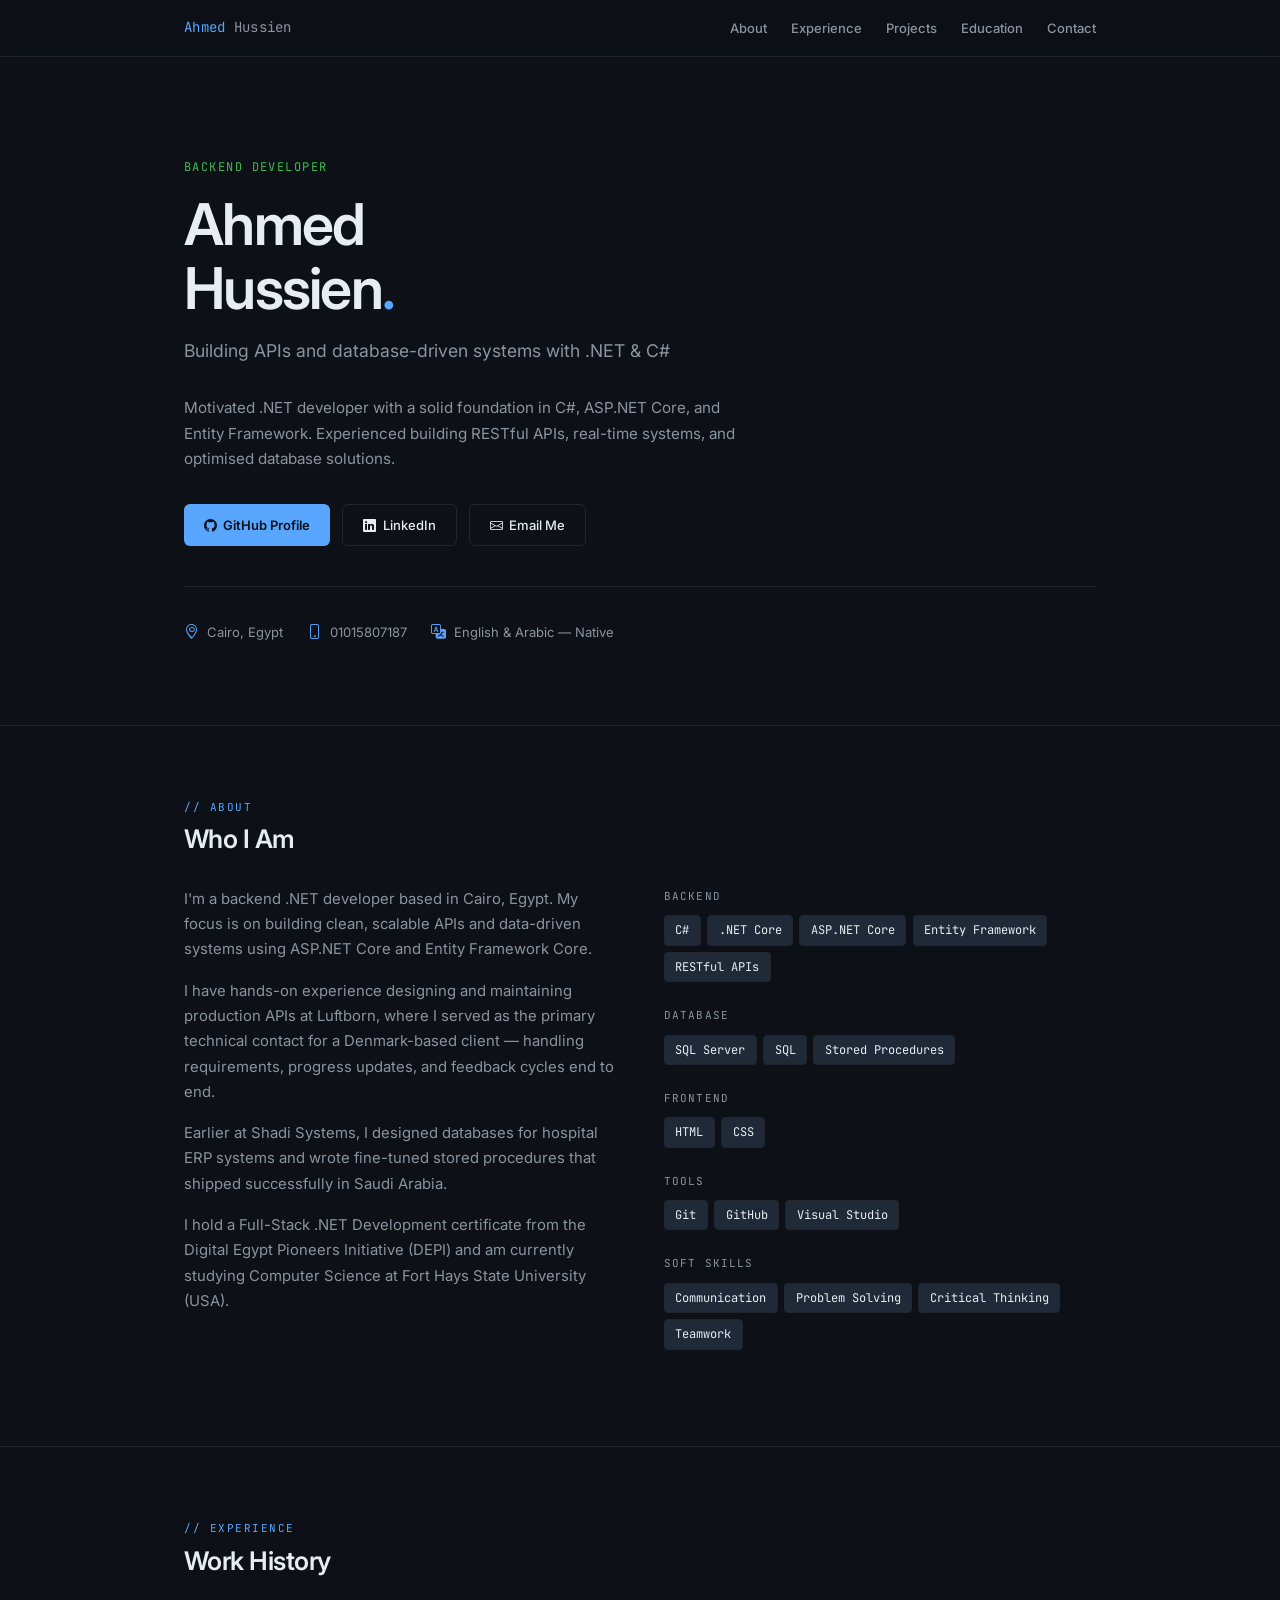
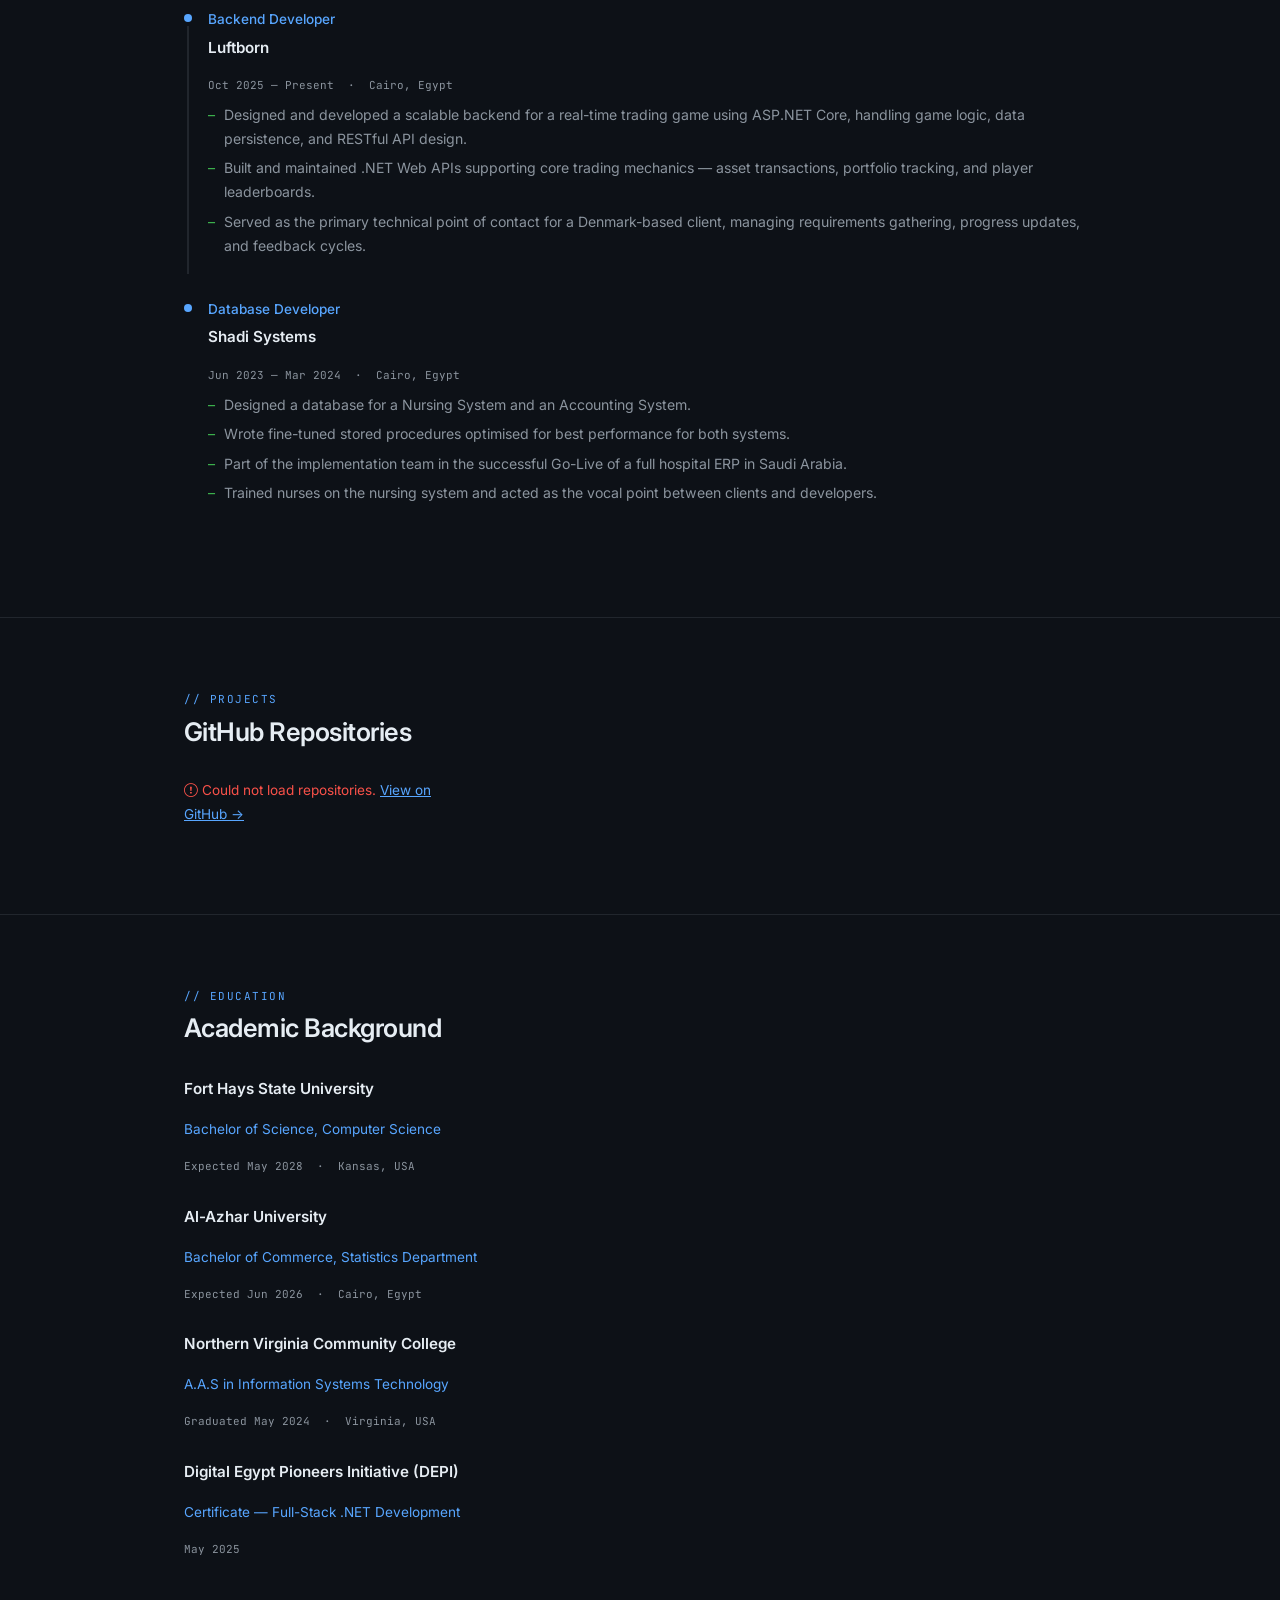
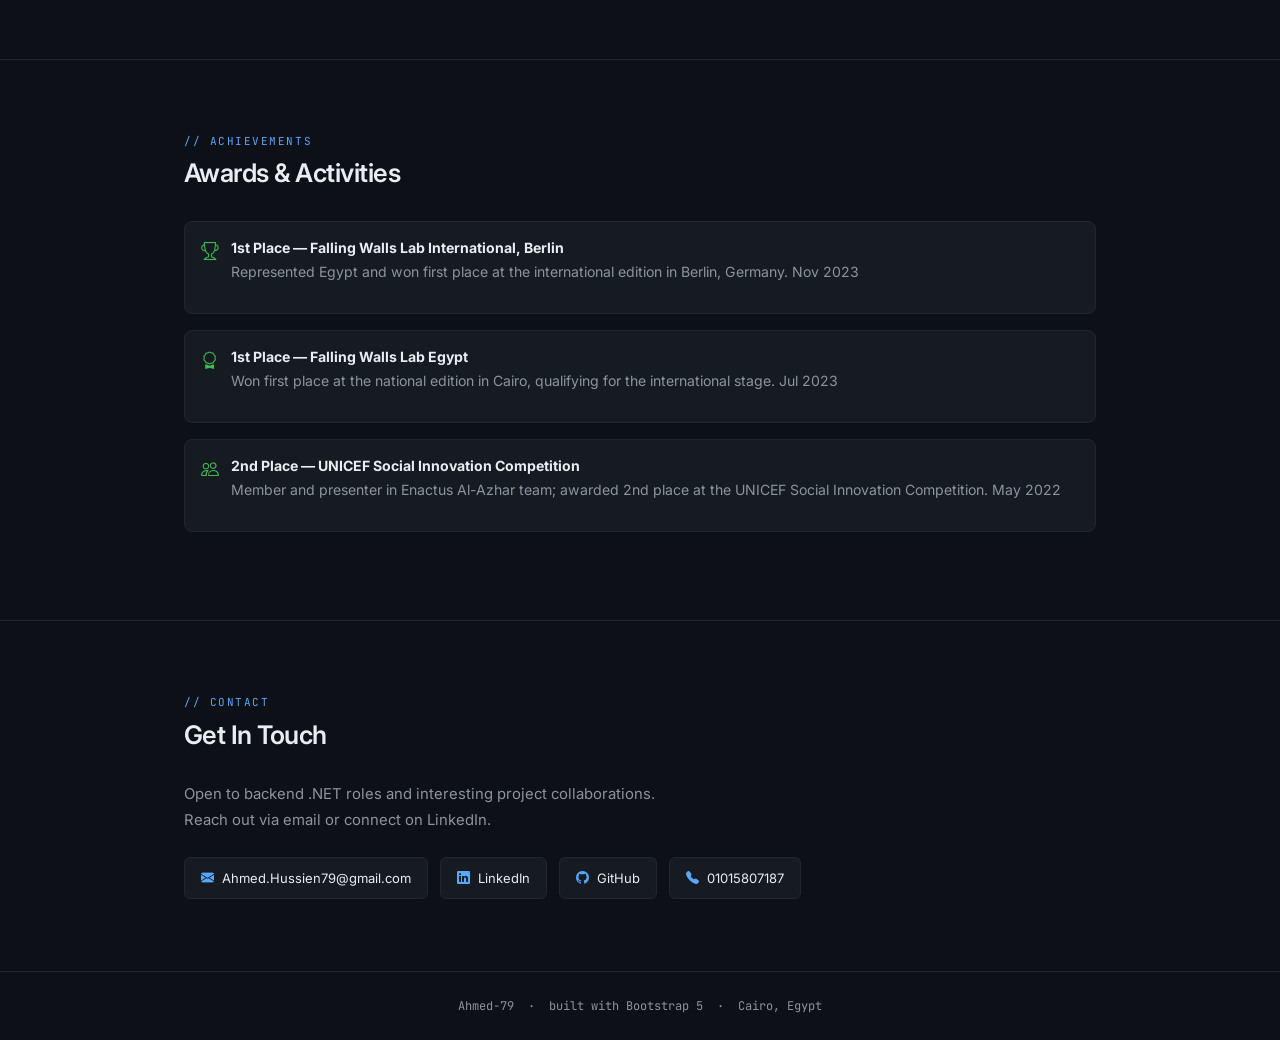
==== commit 16bc38e1: "update pers info" ====
--- a/index.html
+++ b/index.html
@@ -3,7 +3,7 @@
 <head>
   <meta charset="UTF-8" />
   <meta name="viewport" content="width=device-width, initial-scale=1.0" />
-  <title>Ibrahim Mohamed — Backend .NET Developer</title>
+  <title>Ahmed Hussien — Backend .NET Developer</title>
 
   <!-- Bootstrap 5 -->
   <link href="https://cdn.jsdelivr.net/npm/bootstrap@5.3.3/dist/css/bootstrap.min.css" rel="stylesheet" />
@@ -374,7 +374,7 @@
 <!-- ══ NAV ══ -->
 <nav>
   <div class="nav-inner">
-    <a class="nav-brand" href="#hero">Ibrahim<span> Mohamed</span></a>
+    <a class="nav-brand" href="#hero">Ahmed<span> Hussien</span></a>
     <ul class="nav-links">
       <li><a href="#about">About</a></li>
       <li><a href="#experience">Experience</a></li>
@@ -389,20 +389,20 @@
 <section id="hero">
   <div class="container-narrow">
     <p class="eyebrow">Backend Developer</p>
-    <h1 class="hero-name">Ibrahim<br>Mohamed<span class="dot">.</span></h1>
+    <h1 class="hero-name">Ahmed<br>Hussien<span class="dot">.</span></h1>
     <p class="hero-role">Building APIs and database-driven systems with .NET &amp; C#</p>
     <p class="hero-summary">
       Motivated .NET developer with a solid foundation in C#, ASP.NET Core, and Entity Framework.
       Experienced building RESTful APIs, real-time systems, and optimised database solutions.
     </p>
     <div class="hero-ctas">
-      <a href="https://github.com/Ibrahim-79" target="_blank" class="btn-primary-custom">
+      <a href="https://github.com/Ahmed-79" target="_blank" class="btn-primary-custom">
         <i class="bi bi-github"></i> GitHub Profile
       </a>
-      <a href="https://www.linkedin.com/in/Ibrahim-Mohamed/" target="_blank" class="btn-ghost">
+      <a href="https://www.linkedin.com/in/Ahmed-Hussien/" target="_blank" class="btn-ghost">
         <i class="bi bi-linkedin"></i> LinkedIn
       </a>
-      <a href="mailto:Ibrahim.Mohamed79@gmail.com" class="btn-ghost">
+      <a href="mailto:Ahmed.Hussien79@gmail.com" class="btn-ghost">
         <i class="bi bi-envelope"></i> Email Me
       </a>
     </div>
@@ -603,13 +603,13 @@
       Reach out via email or connect on LinkedIn.
     </p>
     <div class="contact-links">
-      <a href="mailto:Ibrahim.Mohamed79@gmail.com" class="contact-link">
-        <i class="bi bi-envelope-fill"></i> Ibrahim.Mohamed79@gmail.com
+      <a href="mailto:Ahmed.Hussien79@gmail.com" class="contact-link">
+        <i class="bi bi-envelope-fill"></i> Ahmed.Hussien79@gmail.com
       </a>
-      <a href="https://www.linkedin.com/in/Ibrahim-Mohamed/" target="_blank" class="contact-link">
+      <a href="https://www.linkedin.com/in/Ahmed-Hussien/" target="_blank" class="contact-link">
         <i class="bi bi-linkedin"></i> LinkedIn
       </a>
-      <a href="https://github.com/Ibrahim-79" target="_blank" class="contact-link">
+      <a href="https://github.com/Ahmed-79" target="_blank" class="contact-link">
         <i class="bi bi-github"></i> GitHub
       </a>
       <a href="tel:01015807187" class="contact-link">
@@ -621,7 +621,7 @@
 
 <!-- ══ FOOTER ══ -->
 <footer>
-  <span>Ibrahim-79 &nbsp;·&nbsp; built with Bootstrap 5 &nbsp;·&nbsp; Cairo, Egypt</span>
+  <span>Ahmed-79 &nbsp;·&nbsp; built with Bootstrap 5 &nbsp;·&nbsp; Cairo, Egypt</span>
 </footer>
 
 <!-- Bootstrap JS -->
@@ -664,7 +664,7 @@
   async function loadRepos() {
     const grid = document.getElementById('projects-grid');
     try {
-      const res = await fetch('https://api.github.com/users/Ibrahim-79/repos?sort=updated&per_page=30&type=public');
+      const res = await fetch('https://api.github.com/users/Ahmed-79/repos?sort=updated&per_page=30&type=public');
       if (!res.ok) throw new Error(`GitHub API error: ${res.status}`);
       const repos = await res.json();
 
@@ -691,7 +691,7 @@
       `
       ).join('');
     } catch (err) {
-      grid.innerHTML = `<p class="error-msg"><i class="bi bi-exclamation-circle me-1"></i>Could not load repositories. <a href="https://github.com/Ibrahim-79?tab=repositories" target="_blank" style="color:var(--accent)">View on GitHub →</a></p>`;
+      grid.innerHTML = `<p class="error-msg"><i class="bi bi-exclamation-circle me-1"></i>Could not load repositories. <a href="https://github.com/Ahmed-79?tab=repositories" target="_blank" style="color:var(--accent)">View on GitHub →</a></p>`;
       console.error(err);
     }
   }
